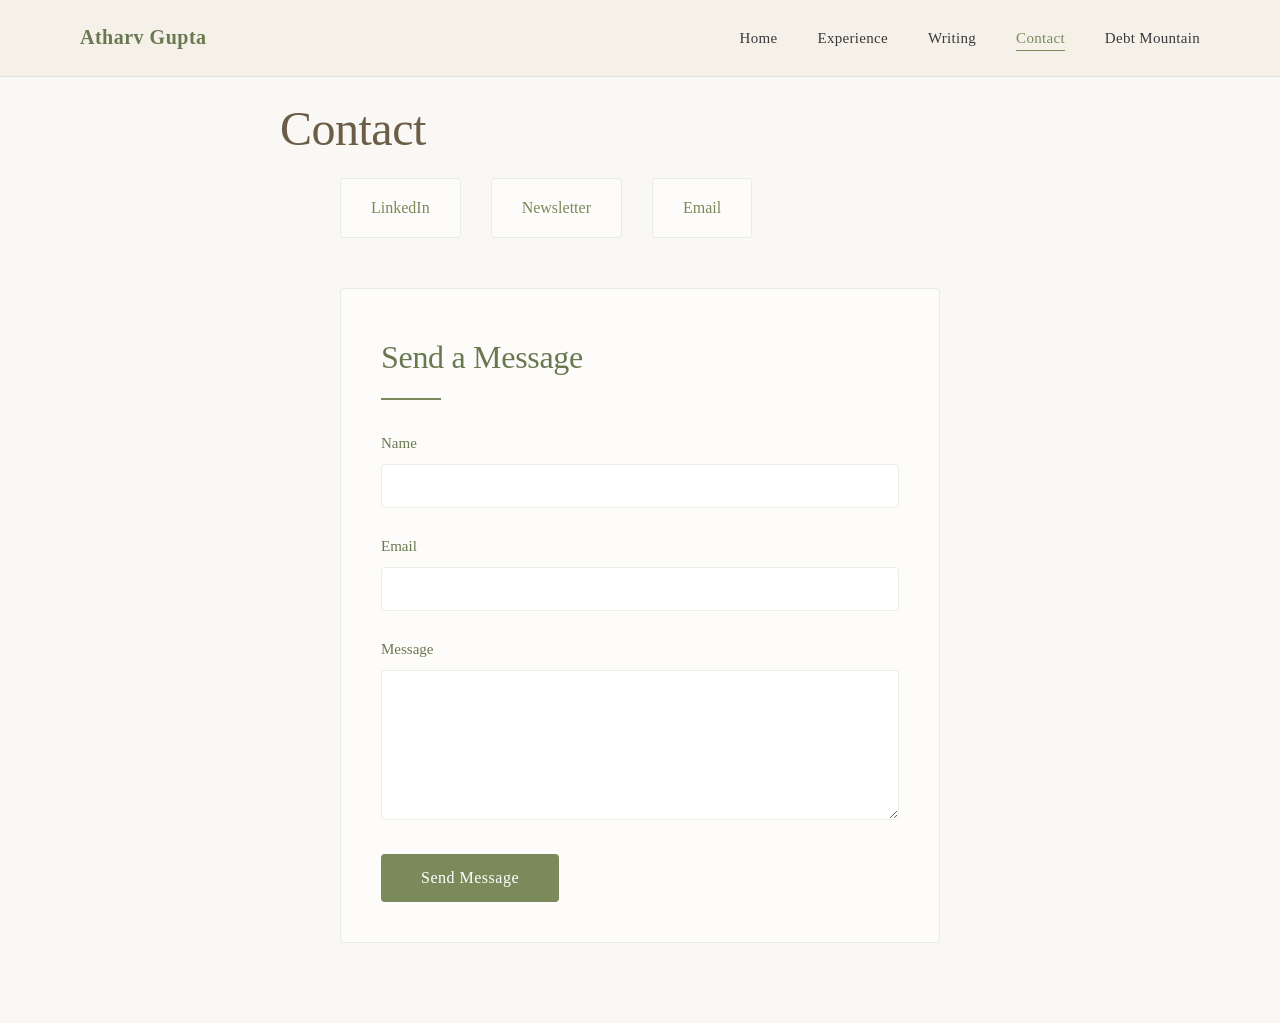
==== contact.html @ 75bb5c24 "Add Debt Mountain to nav on all pages Co-Authored-By: Claude Sonnet 4.6 <noreply@anthropic.com>" ====
<!DOCTYPE html>
<html lang="en">
<head>
    <meta charset="UTF-8">
    <meta name="viewport" content="width=device-width, initial-scale=1.0">
    <title>Contact - Atharv Gupta</title>
    <link rel="stylesheet" href="styles.css">
</head>
<body>
    <!-- Navigation -->
    <nav class="main-nav">
        <div class="nav-container">
            <a href="index.html" class="logo">Atharv Gupta</a>
            <ul class="nav-links">
                <li><a href="index.html">Home</a></li>
                <li><a href="experience.html">Experience</a></li>
                <li><a href="writing.html">Writing</a></li>
                <li><a href="contact.html" class="active">Contact</a></li>
                <li><a href="wbd-deal.html">Debt Mountain</a></li>
            </ul>
        </div>
    </nav>

    <!-- Main Content -->
    <div class="main-container">
        <h1 class="fade-in">Contact</h1>
        
        <div class="contact-container">
            <div class="contact-links fade-in">
                <a href="https://www.linkedin.com/in/atharvgupta/" target="_blank">LinkedIn</a>
                <a href="https://thekino.substack.com/" target="_blank">Newsletter</a>
                <a href="mailto:atharv.gupta@gmail.com">Email</a>
            </div>
            
            <div class="email-form fade-in">
                <h2 style="margin-top: 0;">Send a Message</h2>
                <form id="contactForm">
                    <div class="form-group">
                        <label for="name">Name</label>
                        <input type="text" id="name" name="name" required>
                    </div>
                    
                    <div class="form-group">
                        <label for="email">Email</label>
                        <input type="email" id="email" name="email" required>
                    </div>
                    
                    <div class="form-group">
                        <label for="message">Message</label>
                        <textarea id="message" name="message" required></textarea>
                    </div>
                    
                    <button type="submit" class="submit-btn">Send Message</button>
                </form>
            </div>
        </div>
    </div>

    <script>
        // Add fade-in animation on load
        window.addEventListener('load', () => {
            const elements = document.querySelectorAll('.fade-in');
            elements.forEach((el, index) => {
                setTimeout(() => {
                    el.style.opacity = '0';
                    el.style.animation = 'fadeInUp 0.6s ease forwards';
                }, index * 100);
            });
        });
        
        // Form submission handling
        document.getElementById('contactForm').addEventListener('submit', function(e) {
            e.preventDefault();
            
            const name = document.getElementById('name').value;
            const email = document.getElementById('email').value;
            const message = document.getElementById('message').value;
            
            // Create mailto link
            const subject = encodeURIComponent(`Contact from ${name}`);
            const body = encodeURIComponent(`From: ${name} (${email})\n\n${message}`);
            const mailtoLink = `mailto:atharv.gupta@gmail.com?subject=${subject}&body=${body}`;
            
            // Open email client
            window.location.href = mailtoLink;
            
            // Reset form
            this.reset();
            
            // Show confirmation
            const submitBtn = this.querySelector('.submit-btn');
            const originalText = submitBtn.textContent;
            submitBtn.textContent = 'Email client opened!';
            submitBtn.style.background = 'var(--color-dark-olive)';
            
            setTimeout(() => {
                submitBtn.textContent = originalText;
                submitBtn.style.background = '';
            }, 3000);
        });
    </script>
</body>
</html>
---- styles.css ----
/* Shared Styles - Earthy, Sophisticated Design */
* {
    margin: 0;
    padding: 0;
    box-sizing: border-box;
}

:root {
    --color-cream: #faf8f4;
    --color-warm-beige: #f0ebe2;
    --color-olive: #7a8a5a;
    --color-dark-olive: #6a7850;
    --color-warm-brown: #9d8a6f;
    --color-dark-brown: #6b5d47;
    --color-charcoal: #3a3a3a;
    --color-text: #3a3a3a;
    --color-text-light: #6b6b6b;
    --color-accent: #9d8a6f;
    --color-border: rgba(122, 138, 90, 0.15);
}

html {
    scroll-behavior: smooth;
}

body {
    font-family: -apple-system, BlinkMacSystemFont, 'Segoe UI', 'Georgia', serif;
    line-height: 1.75;
    color: var(--color-text);
    background: var(--color-cream);
    min-height: 100vh;
    font-weight: 400;
}

/* Navigation Header */
.main-nav {
    position: fixed;
    top: 0;
    left: 0;
    right: 0;
    background: rgba(245, 241, 232, 0.95);
    backdrop-filter: blur(10px);
    border-bottom: 1px solid var(--color-border);
    z-index: 1000;
    padding: 20px 0;
    transition: all 0.3s ease;
}

.nav-container {
    max-width: 1200px;
    margin: 0 auto;
    padding: 0 40px;
    display: flex;
    justify-content: space-between;
    align-items: center;
}

.logo {
    font-size: 20px;
    font-weight: 600;
    color: var(--color-dark-olive);
    text-decoration: none;
    letter-spacing: 0.5px;
    transition: color 0.3s ease;
}

.logo:hover {
    color: var(--color-olive);
}

.nav-links {
    display: flex;
    gap: 40px;
    list-style: none;
}

.nav-links a {
    color: var(--color-text);
    text-decoration: none;
    font-size: 15px;
    letter-spacing: 0.3px;
    position: relative;
    transition: color 0.3s ease;
    padding: 5px 0;
}

.nav-links a::after {
    content: '';
    position: absolute;
    bottom: 0;
    left: 0;
    width: 0;
    height: 1px;
    background: var(--color-olive);
    transition: width 0.3s ease;
}

.nav-links a:hover,
.nav-links a.active {
    color: var(--color-olive);
}

.nav-links a:hover::after,
.nav-links a.active::after {
    width: 100%;
}

/* Main Container */
.main-container {
    max-width: 800px;
    margin: 0 auto;
    padding: 100px 40px 80px;
}

/* Name Header - Large at top */
.name-header {
    text-align: center;
    margin-bottom: 30px;
    padding-top: 20px;
}

.name-header h1 {
    font-size: 72px;
    font-weight: 300;
    color: var(--color-dark-brown);
    margin-bottom: 0;
    letter-spacing: -1px;
    line-height: 1.1;
    font-family: -apple-system, BlinkMacSystemFont, 'Segoe UI', serif;
}

/* Home Navigation - Below name */
.home-nav {
    text-align: center;
    margin-bottom: 60px;
    padding-bottom: 20px;
    border-bottom: 1px solid var(--color-border);
}

.home-nav .nav-links {
    justify-content: center;
    gap: 50px;
}

.home-nav .nav-links a {
    font-size: 16px;
    font-weight: 400;
    color: var(--color-text-light);
    letter-spacing: 0.5px;
}

/* Typography */
h1 {
    font-size: 48px;
    font-weight: 400;
    color: var(--color-dark-brown);
    margin-bottom: 20px;
    letter-spacing: -0.5px;
    line-height: 1.2;
}

h2 {
    font-size: 32px;
    font-weight: 400;
    color: var(--color-dark-olive);
    margin-bottom: 30px;
    letter-spacing: -0.3px;
    position: relative;
    padding-bottom: 15px;
}

h2::after {
    content: '';
    position: absolute;
    bottom: 0;
    left: 0;
    width: 60px;
    height: 2px;
    background: var(--color-olive);
}

h3 {
    font-size: 22px;
    font-weight: 500;
    color: var(--color-dark-brown);
    margin-bottom: 10px;
}

p {
    margin-bottom: 24px;
    color: var(--color-text);
    font-size: 18px;
    line-height: 1.85;
    font-weight: 400;
}

a {
    color: var(--color-olive);
    text-decoration: none;
    transition: color 0.3s ease;
    border-bottom: 1px solid transparent;
}

a:hover {
    color: var(--color-dark-olive);
    border-bottom-color: var(--color-olive);
}

/* Photo and Bio Side by Side */
.bio-content {
    display: grid;
    grid-template-columns: 1fr 1fr;
    gap: 60px;
    align-items: center;
    margin-top: 40px;
}

.photo-wrapper {
    position: sticky;
    top: 40px;
    display: flex;
    align-items: center;
}

.profile-photo {
    width: 100%;
    height: auto;
    border-radius: 8px;
    box-shadow: 0 8px 30px rgba(0, 0, 0, 0.08);
    display: block;
    transition: transform 0.4s ease, box-shadow 0.4s ease;
    object-fit: cover;
}

.profile-photo:hover {
    transform: translateY(-3px);
    box-shadow: 0 12px 40px rgba(0, 0, 0, 0.12);
}

.bio-text {
    padding-top: 0;
    display: flex;
    flex-direction: column;
    justify-content: center;
    align-self: center;
}

.bio-text p {
    font-size: 17px;
    line-height: 1.85;
    margin-bottom: 24px;
    color: var(--color-text);
    font-weight: 400;
}

.bio-text p:last-child {
    margin-bottom: 0;
}

.bio-text strong {
    font-weight: 600;
    color: var(--color-dark-brown);
}

/* Academic Summary */
.academic-summary {
    margin-bottom: 40px;
    padding: 0;
}

.academic-summary h2 {
    margin-top: 0;
    margin-bottom: 16px;
    font-size: 18px;
}

.academic-summary p {
    font-size: 15px;
    margin-bottom: 0;
    line-height: 1.7;
}

/* Experience Section Headers */
.experience-section {
    margin-bottom: 20px;
}

.experience-section h2 {
    font-size: 18px;
    margin-bottom: 16px;
    color: var(--color-dark-olive);
    text-transform: capitalize;
    letter-spacing: 0.5px;
    font-weight: 500;
}

/* Experience Items with Dropdown */
.experience-item {
    margin-bottom: 4px;
    border: none;
    background: transparent;
    overflow: hidden;
    transition: all 0.3s ease;
}

.experience-header {
    padding: 12px 0;
    cursor: pointer;
    display: flex;
    justify-content: space-between;
    align-items: flex-start;
    user-select: none;
    transition: all 0.2s ease;
    border-bottom: 1px solid transparent;
}

.experience-header:hover {
    border-bottom-color: var(--color-border);
}

.experience-header-content {
    flex: 1;
}

.experience-header h3 {
    color: var(--color-dark-olive);
    margin-bottom: 3px;
    font-size: 16px;
    font-weight: 500;
    line-height: 1.3;
}

.experience-meta {
    font-size: 12px;
    color: var(--color-text-light);
    font-style: italic;
    margin: 0;
}

.experience-toggle {
    font-size: 12px;
    color: var(--color-olive);
    transition: transform 0.3s ease;
    margin-left: 12px;
    font-weight: 300;
    flex-shrink: 0;
    line-height: 1.3;
}

.experience-item.active .experience-toggle {
    transform: rotate(180deg);
}

.experience-details {
    max-height: 0;
    overflow: hidden;
    transition: max-height 0.4s ease, padding 0.4s ease;
    padding: 0;
}

.experience-item.active .experience-details {
    max-height: 500px;
    padding: 12px 0 16px;
}

.experience-details p {
    margin-bottom: 10px;
    font-size: 14px;
    line-height: 1.65;
    color: var(--color-text);
}

.experience-details p:last-child {
    margin-bottom: 0;
}

.experience-details ul {
    margin: 8px 0 0;
    padding-left: 0;
    list-style: none;
}

.experience-details li {
    margin-bottom: 4px;
    font-size: 14px;
    line-height: 1.6;
    color: var(--color-text);
    padding-left: 14px;
    position: relative;
}

.experience-details li:last-child {
    margin-bottom: 0;
}

.experience-details li::before {
    content: '•';
    position: absolute;
    left: 0;
    color: var(--color-olive);
    font-size: 16px;
    line-height: 1.4;
}

/* Writing Portfolio */
.writing-item {
    margin-bottom: 40px;
    padding: 30px;
    background: rgba(255, 255, 255, 0.6);
    border-radius: 4px;
    transition: all 0.3s ease;
}

.writing-item:hover {
    background: rgba(255, 255, 255, 0.8);
    box-shadow: 0 5px 20px rgba(0, 0, 0, 0.08);
}

.writing-item h3 {
    margin-bottom: 10px;
}

.writing-item .meta {
    font-size: 14px;
    color: var(--color-text-light);
    margin-bottom: 15px;
}

/* Writing Sections */
.writing-section {
    margin-bottom: 50px;
}

.writing-section h2 {
    font-size: 14px;
    font-weight: 600;
    text-transform: uppercase;
    letter-spacing: 1.5px;
    color: var(--color-text-light);
    margin-bottom: 24px;
    padding-bottom: 12px;
}

.writing-section h2::after {
    width: 40px;
    height: 1px;
}

/* Featured Story Card */
.featured-card {
    display: block;
    padding: 40px;
    background: linear-gradient(135deg, rgba(122, 138, 90, 0.06) 0%, rgba(157, 138, 111, 0.06) 100%);
    border: 1px solid var(--color-border);
    border-radius: 6px;
    text-decoration: none;
    transition: all 0.4s ease;
    position: relative;
    overflow: hidden;
}

.featured-card::before {
    content: '';
    position: absolute;
    top: 0;
    left: 0;
    width: 3px;
    height: 100%;
    background: linear-gradient(180deg, var(--color-olive), var(--color-warm-brown));
    transition: width 0.4s ease;
}

.featured-card:hover {
    border-color: rgba(122, 138, 90, 0.3);
    box-shadow: 0 8px 30px rgba(0, 0, 0, 0.06);
    transform: translateY(-2px);
}

.featured-card:hover::before {
    width: 4px;
}

.featured-label {
    font-size: 11px;
    font-weight: 600;
    text-transform: uppercase;
    letter-spacing: 1.5px;
    color: var(--color-olive);
    margin-bottom: 14px;
}

.featured-title {
    font-size: 30px;
    font-weight: 400;
    color: var(--color-dark-brown);
    margin-bottom: 8px;
    letter-spacing: -0.3px;
    line-height: 1.2;
}

.featured-subtitle {
    font-size: 17px;
    color: var(--color-text-light);
    font-style: italic;
    margin-bottom: 20px;
    line-height: 1.5;
}

.featured-excerpt {
    margin-bottom: 24px;
}

.featured-excerpt p {
    font-size: 16px;
    line-height: 1.75;
    color: var(--color-text);
    margin-bottom: 0;
}

.featured-themes {
    display: flex;
    flex-wrap: wrap;
    gap: 8px;
    margin-bottom: 24px;
}

.theme-tag {
    font-size: 12px;
    padding: 4px 12px;
    background: rgba(122, 138, 90, 0.08);
    color: var(--color-dark-olive);
    border-radius: 20px;
    letter-spacing: 0.3px;
    font-weight: 500;
}

.featured-cta {
    font-size: 15px;
    font-weight: 500;
    color: var(--color-olive);
    letter-spacing: 0.3px;
    transition: letter-spacing 0.3s ease;
}

.featured-card:hover .featured-cta {
    letter-spacing: 0.8px;
}

/* Contact Form */
.contact-container {
    max-width: 600px;
    margin: 0 auto;
}

.contact-links {
    display: flex;
    gap: 30px;
    margin-bottom: 50px;
    flex-wrap: wrap;
}

.contact-links a {
    padding: 15px 30px;
    background: rgba(255, 255, 255, 0.6);
    border: 1px solid var(--color-border);
    border-radius: 4px;
    transition: all 0.3s ease;
    font-size: 16px;
}

.contact-links a:hover {
    background: rgba(255, 255, 255, 0.9);
    border-color: var(--color-olive);
    transform: translateY(-2px);
    box-shadow: 0 5px 15px rgba(0, 0, 0, 0.1);
}

.email-form {
    background: rgba(255, 255, 255, 0.6);
    padding: 40px;
    border-radius: 4px;
    border: 1px solid var(--color-border);
}

.form-group {
    margin-bottom: 25px;
}

.form-group label {
    display: block;
    margin-bottom: 8px;
    color: var(--color-dark-olive);
    font-size: 15px;
    font-weight: 500;
}

.form-group input,
.form-group textarea {
    width: 100%;
    padding: 12px 15px;
    border: 1px solid var(--color-border);
    border-radius: 4px;
    font-family: inherit;
    font-size: 16px;
    color: var(--color-text);
    background: rgba(255, 255, 255, 0.8);
    transition: all 0.3s ease;
}

.form-group input:focus,
.form-group textarea:focus {
    outline: none;
    border-color: var(--color-olive);
    background: rgba(255, 255, 255, 1);
    box-shadow: 0 0 0 3px rgba(107, 125, 71, 0.1);
}

.form-group textarea {
    min-height: 150px;
    resize: vertical;
}

.submit-btn {
    background: var(--color-olive);
    color: white;
    padding: 15px 40px;
    border: none;
    border-radius: 4px;
    font-size: 16px;
    font-family: inherit;
    cursor: pointer;
    transition: all 0.3s ease;
    letter-spacing: 0.5px;
}

.submit-btn:hover {
    background: var(--color-dark-olive);
    transform: translateY(-2px);
    box-shadow: 0 5px 15px rgba(107, 125, 71, 0.3);
}

/* Animations */
@keyframes fadeInUp {
    from {
        opacity: 0;
        transform: translateY(30px);
    }
    to {
        opacity: 1;
        transform: translateY(0);
    }
}

.fade-in {
    animation: fadeInUp 0.6s ease forwards;
}

/* Responsive Design */
@media (max-width: 768px) {
    .nav-container {
        padding: 0 20px;
        flex-direction: column;
        gap: 20px;
    }
    
    .nav-links {
        gap: 25px;
        flex-wrap: wrap;
        justify-content: center;
    }
    
    .main-container {
        padding: 40px 20px 60px;
    }
    
    .name-header h1 {
        font-size: 48px;
    }
    
    .home-nav .nav-links {
        gap: 30px;
    }
    
    .bio-content {
        grid-template-columns: 1fr;
        gap: 40px;
    }
    
    .photo-wrapper {
        position: static;
    }
    
    .profile-photo {
        max-width: 100%;
        margin-bottom: 0;
    }
    
    h1 {
        font-size: 36px;
    }
    
    h2 {
        font-size: 28px;
    }
    
    .contact-links {
        flex-direction: column;
    }

    .contact-links a {
        width: 100%;
        text-align: center;
    }

    .featured-card {
        padding: 28px 24px;
    }

    .featured-title {
        font-size: 24px;
    }

    .featured-subtitle {
        font-size: 15px;
    }

    .featured-excerpt p {
        font-size: 15px;
    }
}
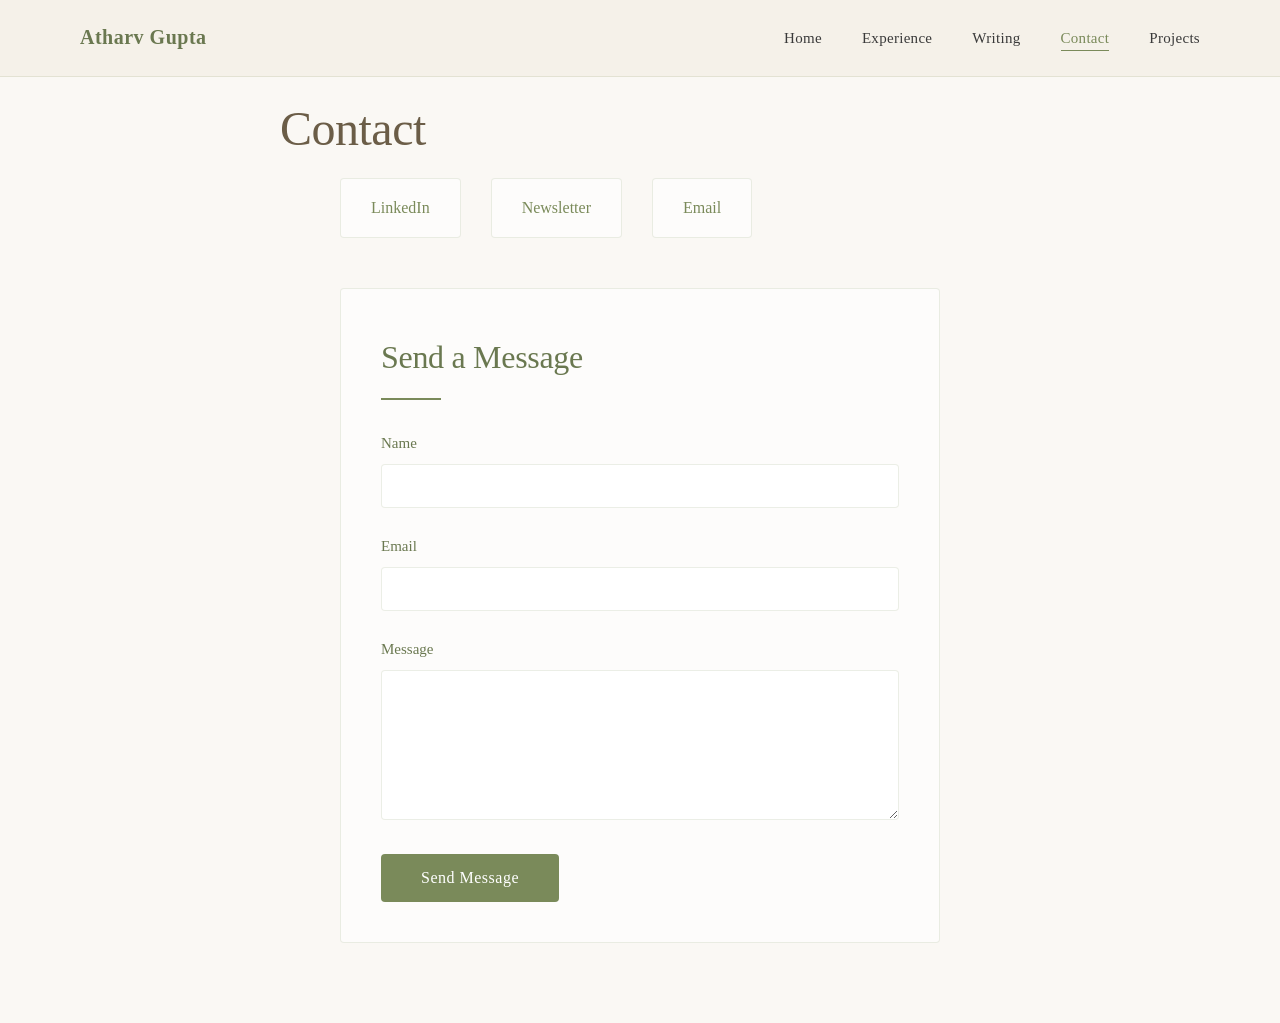
==== commit 5ea62e5d: "Add Projects page, update header/card to use transparent PNG logos - Create projects.html with Debt " ====
--- a/contact.html
+++ b/contact.html
@@ -16,7 +16,7 @@
                 <li><a href="experience.html">Experience</a></li>
                 <li><a href="writing.html">Writing</a></li>
                 <li><a href="contact.html" class="active">Contact</a></li>
-                <li><a href="wbd-deal.html">Debt Mountain</a></li>
+                <li><a href="projects.html">Projects</a></li>
             </ul>
         </div>
     </nav>
